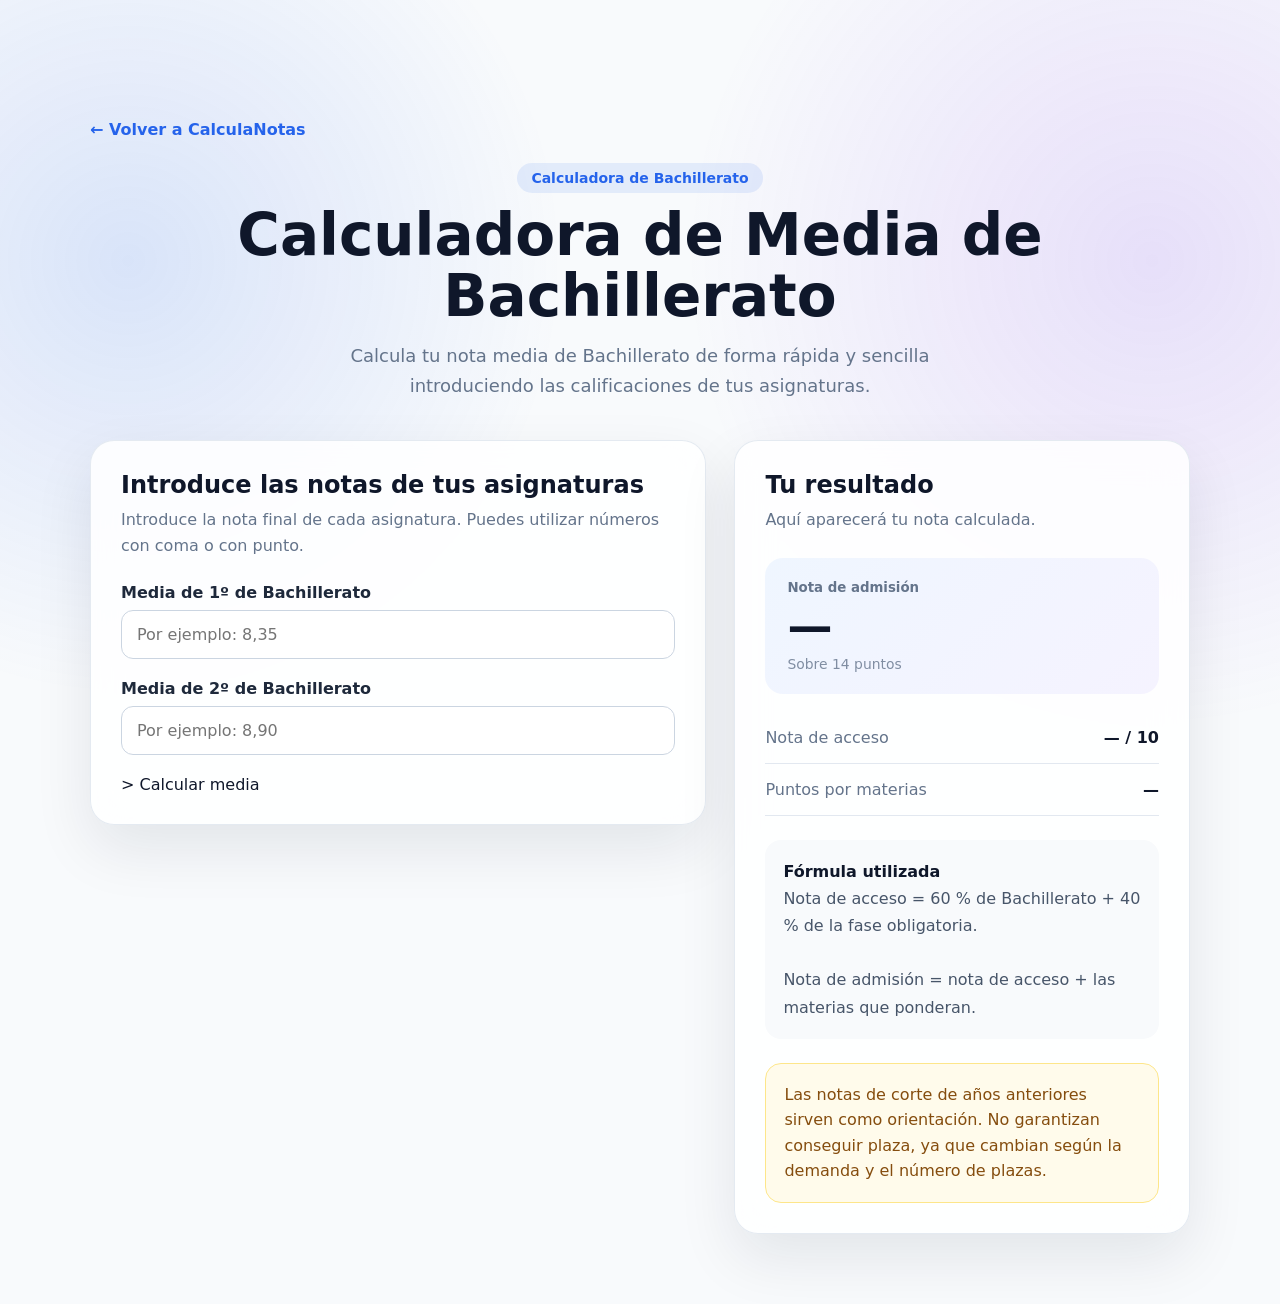
==== calculadora-bachillerato.html @ 15065e54 "Crear calculadora de bachillerato" ====
<!DOCTYPE html>
<html lang="es">
<head>
  <meta charset="UTF-8">

  <meta
    name="viewport"
    content="width=device-width, initial-scale=1.0"
  >

  <meta
    name="description"
    content="Calcula tu nota de acceso y admisión a la universidad con la PAU."
  >

<title>Calculadora de Media de Bachillerato | CalculaNotas</title>

  <link rel="stylesheet" href="estilos.css">

  <link rel="icon" type="image/svg+xml" href="favicon.svg">
  <link rel="icon" type="image/png" sizes="32x32" href="favicon-32x32.png">
  <link rel="icon" type="image/png" sizes="16x16" href="favicon-16x16.png">
  <link rel="apple-touch-icon" href="apple-touch-icon.png">

  <style>
    .pagina-calculadora {
      min-height: 100vh;
      padding: 120px 20px 70px;
      background:
        radial-gradient(circle at 10% 20%, rgba(37, 99, 235, 0.15), transparent 28%),
        radial-gradient(circle at 90% 20%, rgba(124, 58, 237, 0.14), transparent 30%),
        #f8fafc;
    }

    .contenedor-pau {
      width: min(1100px, 100%);
      margin: 0 auto;
    }

    .volver-inicio {
      display: inline-flex;
      align-items: center;
      gap: 8px;
      margin-bottom: 24px;
      color: #2563eb;
      font-weight: 700;
      text-decoration: none;
    }

    .cabecera-pau {
      text-align: center;
      margin-bottom: 38px;
    }

    .cabecera-pau span {
      display: inline-block;
      margin-bottom: 12px;
      padding: 7px 14px;
      border-radius: 999px;
      background: rgba(37, 99, 235, 0.1);
      color: #2563eb;
      font-weight: 700;
      font-size: 14px;
    }

    .cabecera-pau h1 {
      margin: 0 0 14px;
      font-size: clamp(34px, 6vw, 58px);
      line-height: 1.05;
      color: #0f172a;
    }

    .cabecera-pau p {
      max-width: 700px;
      margin: 0 auto;
      color: #64748b;
      font-size: 18px;
      line-height: 1.7;
    }

    .rejilla-pau {
      display: grid;
      grid-template-columns: 1.15fr 0.85fr;
      gap: 28px;
      align-items: start;
    }

    .panel-pau {
      padding: 30px;
      border: 1px solid rgba(226, 232, 240, 0.9);
      border-radius: 24px;
      background: rgba(255, 255, 255, 0.86);
      backdrop-filter: blur(18px);
      box-shadow: 0 24px 60px rgba(15, 23, 42, 0.09);
    }

    .panel-pau h2 {
      margin-top: 0;
      margin-bottom: 8px;
      color: #0f172a;
    }

    .texto-panel {
      margin-top: 0;
      margin-bottom: 25px;
      color: #64748b;
      line-height: 1.6;
    }

    .grupo-campo {
      margin-bottom: 20px;
    }

    .grupo-campo label {
      display: block;
      margin-bottom: 8px;
      color: #1e293b;
      font-weight: 700;
    }

    .grupo-campo input,
    .grupo-campo select {
      width: 100%;
      box-sizing: border-box;
      padding: 14px 15px;
      border: 1px solid #cbd5e1;
      border-radius: 12px;
      background: #ffffff;
      color: #0f172a;
      font-size: 16px;
      outline: none;
      transition: border-color 0.2s ease, box-shadow 0.2s ease;
    }

    .grupo-campo input:focus,
    .grupo-campo select:focus {
      border-color: #2563eb;
      box-shadow: 0 0 0 4px rgba(37, 99, 235, 0.12);
    }

    .fila-materia {
      display: grid;
      grid-template-columns: 1fr 150px;
      gap: 14px;
    }

    .boton-calcular-pau {
      width: 100%;
      border: none;
      border-radius: 14px;
      padding: 16px 20px;
      background: linear-gradient(135deg, #2563eb, #7c3aed);
      color: #ffffff;
      font-size: 17px;
      font-weight: 800;
      cursor: pointer;
      box-shadow: 0 14px 30px rgba(37, 99, 235, 0.25);
      transition: transform 0.2s ease, box-shadow 0.2s ease;
    }

    .boton-calcular-pau:hover {
      transform: translateY(-2px);
      box-shadow: 0 18px 36px rgba(37, 99, 235, 0.3);
    }

    .mensaje-error {
      display: none;
      margin-top: 16px;
      padding: 13px 15px;
      border-radius: 12px;
      background: #fef2f2;
      color: #b91c1c;
      font-weight: 600;
      line-height: 1.5;
    }

    .resultado-principal {
      padding: 22px;
      margin-bottom: 18px;
      border-radius: 18px;
      background: linear-gradient(135deg, #eff6ff, #f5f3ff);
    }

    .resultado-principal small {
      display: block;
      margin-bottom: 6px;
      color: #64748b;
      font-weight: 700;
    }

    .resultado-principal strong {
      display: block;
      color: #0f172a;
      font-size: 45px;
      line-height: 1;
    }

    .resultado-principal span {
      display: block;
      margin-top: 8px;
      color: #64748b;
    }

    .resultado-secundario {
      display: flex;
      justify-content: space-between;
      gap: 15px;
      padding: 16px 0;
      border-bottom: 1px solid #e2e8f0;
    }

    .resultado-secundario:last-of-type {
      border-bottom: none;
    }

    .resultado-secundario span {
      color: #64748b;
    }

    .resultado-secundario strong {
      color: #0f172a;
    }

    .explicacion-formula {
      margin-top: 24px;
      padding: 18px;
      border-radius: 16px;
      background: #f8fafc;
      color: #475569;
      line-height: 1.7;
    }

    .explicacion-formula strong {
      color: #0f172a;
    }

    .aviso-notas {
      margin-top: 24px;
      padding: 18px;
      border: 1px solid #fde68a;
      border-radius: 16px;
      background: #fffbeb;
      color: #854d0e;
      line-height: 1.6;
    }

    @media (max-width: 850px) {
      .rejilla-pau {
        grid-template-columns: 1fr;
      }
    }

    @media (max-width: 520px) {
      .pagina-calculadora {
        padding-top: 90px;
      }

      .panel-pau {
        padding: 22px;
      }

      .fila-materia {
        grid-template-columns: 1fr;
      }
    }
  </style>
</head>

<body>

  <main class="pagina-calculadora">
    <div class="contenedor-pau">

      <a href="index.html" class="volver-inicio">
        ← Volver a CalculaNotas
      </a>

      <header class="cabecera-pau">
        <span>Calculadora de Bachillerato</span>

        <h1>Calculadora de Media de Bachillerato</h1>

      <p>
Calcula tu nota media de Bachillerato de forma rápida y sencilla introduciendo las calificaciones de tus asignaturas.
</p>
      </header>

      <div class="rejilla-pau">

        <section class="panel-pau">
         <h2>Introduce las notas de tus asignaturas</h2>

          <p class="texto-panel">
    Introduce la nota final de cada asignatura. Puedes utilizar números con coma o con punto.
</p>

          <div class="grupo-campo">
  <label for="primero">
    Media de 1º de Bachillerato
  </label>

  <input
    type="text"
    id="primero"
    inputmode="decimal"
    placeholder="Por ejemplo: 8,35"
  >
</div>

<div class="grupo-campo">
  <label for="segundo">
    Media de 2º de Bachillerato
  </label>

  <input
    type="text"
    id="segundo"
    inputmode="decimal"
    placeholder="Por ejemplo: 8,90"
  >
</div>
          >
           Calcular media
          </button>

          <div class="mensaje-error" id="mensajeError"></div>
        </section>

        <aside class="panel-pau">
          <h2>Tu resultado</h2>

          <p class="texto-panel">
            Aquí aparecerá tu nota calculada.
          </p>

          <div class="resultado-principal">
            <small>Nota de admisión</small>

            <strong id="resultadoAdmision">—</strong>

            <span>Sobre 14 puntos</span>
          </div>

          <div class="resultado-secundario">
            <span>Nota de acceso</span>
            <strong id="resultadoAcceso">— / 10</strong>
          </div>

          <div class="resultado-secundario">
            <span>Puntos por materias</span>
            <strong id="resultadoPonderaciones">—</strong>
          </div>

          <div class="explicacion-formula">
            <strong>Fórmula utilizada</strong>

            <br>

            Nota de acceso =
            60 % de Bachillerato + 40 % de la fase obligatoria.

            <br><br>

            Nota de admisión =
            nota de acceso + las materias que ponderan.
          </div>

          <div class="aviso-notas">
            Las notas de corte de años anteriores sirven como orientación.
            No garantizan conseguir plaza, ya que cambian según la demanda
            y el número de plazas.
          </div>
        </aside>

      </div>
    </div>
  </main>

  <script>
const primero = document.getElementById("primero");
const segundo = document.getElementById("segundo");

const resultadoAcceso = document.getElementById("resultadoAcceso");
const resultadoAdmision = document.getElementById("resultadoAdmision");
const resultadoPonderaciones = document.getElementById("resultadoPonderaciones");

const mensajeError = document.getElementById("mensajeError");
const botonCalcularPau = document.getElementById("botonCalcularPau");

function convertirNumero(valor) {
  return Number(valor.trim().replace(",", "."));
}

function mostrarError(texto) {
  mensajeError.textContent = texto;
  mensajeError.style.display = "block";
}

function ocultarError() {
  mensajeError.textContent = "";
  mensajeError.style.display = "none";
}

function notaValida(nota) {
  return Number.isFinite(nota) && nota >= 0 && nota <= 10;
}

function calcularMediaBachillerato() {
  ocultarError();

  const notaPrimero = convertirNumero(primero.value);
  const notaSegundo = convertirNumero(segundo.value);

  if (!notaValida(notaPrimero)) {
    mostrarError("Introduce una nota válida para 1º de Bachillerato.");
    return;
  }

  if (!notaValida(notaSegundo)) {
    mostrarError("Introduce una nota válida para 2º de Bachillerato.");
    return;
  }

  const media = (notaPrimero + notaSegundo) / 2;

  resultadoAcceso.textContent = media.toFixed(2).replace(".", ",");
  resultadoAdmision.textContent = media.toFixed(2).replace(".", ",");
  resultadoPonderaciones.textContent = "Media final";
}

botonCalcularPau.addEventListener("click", calcularMediaBachillerato);
</script>
---- estilos.css ----
/* =========================================================
   CALCULANOTAS — ESTILOS GENERALES
========================================================= */

:root {
  --azul: #2563eb;
  --azul-claro: #eff6ff;
  --azul-oscuro: #1d4ed8;
  --morado: #6d4aff;
  --texto: #0f172a;
  --texto-secundario: #64748b;
  --fondo: #f8fafc;
  --blanco: #ffffff;
  --borde: #e2e8f0;
  --borde-oscuro: #cbd5e1;
  --verde: #16a34a;
  --rojo: #dc2626;
  --sombra-suave: 0 10px 35px rgba(15, 23, 42, 0.07);
  --sombra: 0 24px 70px rgba(15, 23, 42, 0.12);
}

* {
  box-sizing: border-box;
}

html {
  scroll-behavior: smooth;
}

body {
  margin: 0;
  min-height: 100vh;
  color: var(--texto);
  background: var(--blanco);
  font-family:
    Inter,
    ui-sans-serif,
    system-ui,
    -apple-system,
    BlinkMacSystemFont,
    "Segoe UI",
    sans-serif;
  -webkit-font-smoothing: antialiased;
}

img,
svg {
  display: block;
  max-width: 100%;
}

svg {
  width: 24px;
  height: 24px;
  fill: none;
  stroke: currentColor;
  stroke-width: 1.8;
  stroke-linecap: round;
  stroke-linejoin: round;
}

a {
  color: inherit;
}

button,
input,
select,
textarea {
  font: inherit;
}

button,
a {
  -webkit-tap-highlight-color: transparent;
}

.contenedor {
  width: min(1180px, calc(100% - 40px));
  margin: 0 auto;
}

/* =========================================================
   CABECERA
========================================================= */

.cabecera {
  position: sticky;
  top: 0;
  z-index: 100;
  padding: 0;
  color: var(--texto);
  background: rgba(255, 255, 255, 0.9);
  border-bottom: 1px solid rgba(226, 232, 240, 0.9);
  backdrop-filter: blur(18px);
}

.barra-navegacion {
  min-height: 78px;
  display: flex;
  align-items: center;
  justify-content: space-between;
  gap: 28px;
}

.logo {
  display: inline-flex;
  flex-shrink: 0;
  align-items: center;
  gap: 11px;
  color: var(--texto);
  font-size: 1.18rem;
  font-weight: 850;
  letter-spacing: -0.035em;
  text-decoration: none;
}

.logo-icono {
  width: 42px;
  height: 42px;
  display: grid;
  place-items: center;
  color: white;
  background: linear-gradient(135deg, var(--azul), var(--morado));
  border-radius: 13px;
  box-shadow: 0 12px 28px rgba(37, 99, 235, 0.26);
}

.logo-icono svg {
  width: 24px;
  height: 24px;
}

.menu {
  display: flex;
  align-items: center;
  justify-content: center;
  gap: 5px;
}

.menu a {
  padding: 10px 13px;
  color: #475569;
  border-radius: 9px;
  font-size: 0.92rem;
  font-weight: 650;
  text-decoration: none;
  transition:
    color 0.2s ease,
    background 0.2s ease;
}

.menu a:hover {
  color: var(--azul);
  background: var(--azul-claro);
}

.boton-cabecera {
  display: inline-flex;
  min-height: 42px;
  align-items: center;
  justify-content: center;
  padding: 0 18px;
  color: white;
  background: var(--texto);
  border-radius: 10px;
  font-size: 0.9rem;
  font-weight: 750;
  text-decoration: none;
  transition:
    transform 0.2s ease,
    background 0.2s ease;
}

.boton-cabecera:hover {
  transform: translateY(-2px);
  background: var(--azul);
}

/* =========================================================
   HERO
========================================================= */

.hero {
  position: relative;
  overflow: hidden;
  padding: 105px 0 115px;
  background:
    radial-gradient(
      circle at 15% 15%,
      rgba(37, 99, 235, 0.13),
      transparent 31%
    ),
    radial-gradient(
      circle at 86% 18%,
      rgba(109, 74, 255, 0.14),
      transparent 32%
    ),
    linear-gradient(180deg, #ffffff 0%, #f8fafc 100%);
}

.hero::before {
  content: "";
  position: absolute;
  inset: 0;
  opacity: 0.34;
  pointer-events: none;
  background-image:
    linear-gradient(
      rgba(148, 163, 184, 0.13) 1px,
      transparent 1px
    ),
    linear-gradient(
      90deg,
      rgba(148, 163, 184, 0.13) 1px,
      transparent 1px
    );
  background-size: 44px 44px;
  mask-image: linear-gradient(to bottom, black, transparent 88%);
}

.decoracion {
  position: absolute;
  border-radius: 50%;
  pointer-events: none;
  filter: blur(4px);
}

.decoracion-uno {
  width: 280px;
  height: 280px;
  top: 50px;
  left: -150px;
  background: rgba(37, 99, 235, 0.11);
}

.decoracion-dos {
  width: 360px;
  height: 360px;
  right: -190px;
  bottom: -100px;
  background: rgba(109, 74, 255, 0.11);
}

.hero-contenido {
  position: relative;
  z-index: 2;
  display: grid;
  grid-template-columns: minmax(0, 1.08fr) minmax(380px, 0.92fr);
  align-items: center;
  gap: 85px;
}

.hero-texto {
  min-width: 0;
}

.etiqueta {
  display: inline-flex;
  align-items: center;
  padding: 8px 14px;
  color: var(--azul-oscuro);
  background: rgba(239, 246, 255, 0.9);
  border: 1px solid #dbeafe;
  border-radius: 999px;
  font-size: 0.84rem;
  font-weight: 800;
}

.hero h1 {
  max-width: 720px;
  margin: 25px 0 24px;
  font-size: clamp(3.4rem, 5.5vw, 5.8rem);
  line-height: 0.96;
  letter-spacing: -0.065em;
}

.hero-descripcion {
  max-width: 620px;
  margin: 0;
  color: var(--texto-secundario);
  font-size: 1.12rem;
  line-height: 1.75;
}

.hero-botones {
  display: flex;
  flex-wrap: wrap;
  gap: 13px;
  margin-top: 34px;
}

.boton {
  display: inline-flex;
  min-height: 54px;
  align-items: center;
  justify-content: center;
  gap: 10px;
  padding: 0 24px;
  border: 1px solid transparent;
  border-radius: 12px;
  font-size: 0.97rem;
  font-weight: 780;
  text-decoration: none;
  transition:
    transform 0.2s ease,
    box-shadow 0.2s ease,
    background 0.2s ease,
    border-color 0.2s ease;
}

.boton-principal {
  color: white;
  background: linear-gradient(135deg, var(--azul), var(--azul-oscuro));
  box-shadow: 0 15px 34px rgba(37, 99, 235, 0.27);
}

.boton-principal:hover {
  transform: translateY(-3px);
  box-shadow: 0 20px 42px rgba(37, 99, 235, 0.34);
}

.boton-principal span,
.boton-claro span {
  transition: transform 0.2s ease;
}

.boton-principal:hover span,
.boton-claro:hover span {
  transform: translateX(4px);
}

.boton-secundario {
  color: var(--texto);
  background: white;
  border-color: var(--borde);
}

.boton-secundario:hover {
  transform: translateY(-3px);
  border-color: var(--borde-oscuro);
  box-shadow: var(--sombra-suave);
}

.hero-datos {
  display: flex;
  flex-wrap: wrap;
  gap: 38px;
  margin-top: 47px;
}

.dato {
  display: flex;
  flex-direction: column;
  gap: 4px;
}

.dato strong {
  color: var(--texto);
  font-size: 0.98rem;
}

.dato span {
  color: var(--texto-secundario);
  font-size: 0.8rem;
}

/* =========================================================
   ILUSTRACIÓN DEL HERO
========================================================= */

.hero-visual {
  position: relative;
  min-height: 510px;
  display: flex;
  align-items: center;
  justify-content: center;
}

.panel-principal {
  position: relative;
  z-index: 2;
  width: min(100%, 455px);
  padding: 22px;
  background: rgba(255, 255, 255, 0.9);
  border: 1px solid rgba(226, 232, 240, 0.95);
  border-radius: 28px;
  box-shadow: var(--sombra);
  backdrop-filter: blur(12px);
  transform: rotate(1.3deg);
}

.panel-principal::after {
  content: "";
  position: absolute;
  inset: 28px -30px -30px 38px;
  z-index: -1;
  border-radius: 30px;
  background: linear-gradient(
    135deg,
    rgba(37, 99, 235, 0.2),
    rgba(109, 74, 255, 0.2)
  );
  filter: blur(3px);
}

.panel-cabecera {
  display: flex;
  align-items: center;
  justify-content: space-between;
  padding-bottom: 18px;
}

.panel-cabecera > div {
  display: flex;
  gap: 7px;
}

.panel-cabecera > div span {
  width: 9px;
  height: 9px;
  background: #cbd5e1;
  border-radius: 50%;
}

.panel-cabecera p {
  margin: 0;
  color: var(--texto-secundario);
  font-size: 0.77rem;
  font-weight: 650;
}

.resultado-principal {
  padding: 27px;
  color: white;
  background: linear-gradient(135deg, #2958df, #7140ed);
  border-radius: 21px;
}

.resultado-principal > span {
  display: block;
  font-size: 0.87rem;
  opacity: 0.8;
}

.resultado-principal > strong {
  display: block;
  margin-top: 8px;
  font-size: 3.5rem;
  line-height: 1;
  letter-spacing: -0.06em;
}

.barra-resultado {
  height: 8px;
  margin-top: 23px;
  overflow: hidden;
  background: rgba(255, 255, 255, 0.23);
  border-radius: 999px;
}

.barra-resultado div {
  width: 74%;
  height: 100%;
  background: white;
  border-radius: inherit;
}

.resumen-datos {
  display: grid;
  grid-template-columns: 1fr 1fr;
  gap: 13px;
  margin-top: 14px;
}

.resumen-datos > div {
  padding: 17px;
  background: var(--fondo);
  border: 1px solid var(--borde);
  border-radius: 15px;
}

.resumen-datos span {
  display: block;
  margin-bottom: 6px;
  color: var(--texto-secundario);
  font-size: 0.78rem;
}

.resumen-datos strong {
  font-size: 1rem;
}

.grafico {
  height: 105px;
  display: flex;
  align-items: flex-end;
  gap: 10px;
  margin-top: 14px;
  padding: 17px 18px 0;
  background: #fbfdff;
  border: 1px solid var(--borde);
  border-radius: 15px;
}

.grafico div {
  flex: 1;
  min-height: 15px;
  background: linear-gradient(180deg, var(--morado), var(--azul));
  border-radius: 7px 7px 2px 2px;
  opacity: 0.82;
}

.tarjeta-flotante {
  position: absolute;
  z-index: 4;
  min-width: 140px;
  padding: 15px 17px;
  background: rgba(255, 255, 255, 0.94);
  border: 1px solid rgba(226, 232, 240, 0.95);
  border-radius: 15px;
  box-shadow: 0 16px 38px rgba(15, 23, 42, 0.12);
  backdrop-filter: blur(10px);
}

.tarjeta-flotante span {
  display: block;
  margin-bottom: 4px;
  color: var(--texto-secundario);
  font-size: 0.76rem;
}

.tarjeta-flotante strong {
  font-size: 0.97rem;
}

.tarjeta-flotante-uno {
  top: 70px;
  left: -15px;
  transform: rotate(-4deg);
}

.tarjeta-flotante-dos {
  right: -20px;
  bottom: 75px;
  transform: rotate(4deg);
}

/* =========================================================
   SECCIONES GENERALES
========================================================= */

.seccion {
  padding: 105px 0;
}

.subtitulo-seccion {
  display: inline-block;
  color: var(--azul);
  font-size: 0.78rem;
  font-weight: 850;
  letter-spacing: 0.1em;
  text-transform: uppercase;
}

.cabecera-seccion {
  display: grid;
  grid-template-columns: 1.1fr 0.9fr;
  align-items: end;
  gap: 70px;
  margin-bottom: 52px;
}

.cabecera-seccion h2,
.titulo-centrado h2,
.como-funciona-texto h2,
.preguntas-introduccion h2 {
  margin: 12px 0 0;
  font-size: clamp(2.15rem, 4vw, 3.65rem);
  line-height: 1.05;
  letter-spacing: -0.05em;
}

.cabecera-seccion > p {
  margin: 0;
  color: var(--texto-secundario);
  font-size: 1.02rem;
  line-height: 1.75;
}

.titulo-centrado {
  max-width: 720px;
  margin: 0 auto 58px;
  text-align: center;
}

.titulo-centrado p {
  max-width: 630px;
  margin: 18px auto 0;
  color: var(--texto-secundario);
  line-height: 1.75;
}

/* =========================================================
   CALCULADORAS
========================================================= */

.seccion-calculadoras {
  background: white;
}

.rejilla-calculadoras {
  display: grid;
  grid-template-columns: repeat(3, 1fr);
  gap: 23px;
}

.tarjeta-calculadora {
  position: relative;
  min-height: 355px;
  display: flex;
  flex-direction: column;
  overflow: hidden;
  padding: 31px;
  background: white;
  border: 1px solid var(--borde);
  border-radius: 23px;
  box-shadow: 0 10px 34px rgba(15, 23, 42, 0.05);
  transition:
    transform 0.25s ease,
    border-color 0.25s ease,
    box-shadow 0.25s ease;
}

.tarjeta-calculadora::before {
  content: "";
  position: absolute;
  width: 150px;
  height: 150px;
  top: -90px;
  right: -80px;
  background: rgba(37, 99, 235, 0.08);
  border-radius: 50%;
  transition: transform 0.3s ease;
}

.tarjeta-calculadora:hover {
  transform: translateY(-8px);
  border-color: #bfdbfe;
  box-shadow: 0 25px 55px rgba(15, 23, 42, 0.11);
}

.tarjeta-calculadora:hover::before {
  transform: scale(1.28);
}

.tarjeta-calculadora.destacada {
  background: linear-gradient(180deg, #ffffff, #f8faff);
  border-color: #c7d9ff;
}

.icono-calculadora {
  width: 55px;
  height: 55px;
  display: grid;
  place-items: center;
  margin-bottom: 28px;
  color: var(--azul);
  background: var(--azul-claro);
  border-radius: 16px;
}

.numero-tarjeta {
  position: absolute;
  top: 32px;
  right: 31px;
  color: #cbd5e1;
  font-size: 0.8rem;
  font-weight: 850;
  letter-spacing: 0.08em;
}

.tarjeta-calculadora h3 {
  margin: 0 0 14px;
  font-size: 1.45rem;
  letter-spacing: -0.03em;
}

.tarjeta-calculadora p {
  margin: 0;
  color: var(--texto-secundario);
  line-height: 1.72;
}

.tarjeta-calculadora > a {
  display: inline-flex;
  align-items: center;
  gap: 8px;
  margin-top: auto;
  padding-top: 30px;
  color: var(--azul);
  font-weight: 780;
  text-decoration: none;
}

.tarjeta-calculadora > a span {
  transition: transform 0.2s ease;
}

.tarjeta-calculadora > a:hover span {
  transform: translateX(5px);
}

/* =========================================================
   VENTAJAS
========================================================= */

.seccion-ventajas {
  background: var(--fondo);
  border-top: 1px solid #f1f5f9;
  border-bottom: 1px solid #f1f5f9;
}

.rejilla-ventajas {
  display: grid;
  grid-template-columns: repeat(4, 1fr);
  gap: 25px;
}

.ventaja {
  padding: 28px 23px;
  background: white;
  border: 1px solid var(--borde);
  border-radius: 19px;
  box-shadow: 0 9px 28px rgba(15, 23, 42, 0.04);
}

.icono-ventaja {
  width: 47px;
  height: 47px;
  display: grid;
  place-items: center;
  margin-bottom: 21px;
  color: var(--azul);
  background: var(--azul-claro);
  border-radius: 14px;
}

.icono-ventaja svg {
  width: 23px;
  height: 23px;
}

.ventaja h3 {
  margin: 0 0 11px;
  font-size: 1.06rem;
}

.ventaja p {
  margin: 0;
  color: var(--texto-secundario);
  font-size: 0.93rem;
  line-height: 1.65;
}

/* =========================================================
   CÓMO FUNCIONA
========================================================= */

.seccion-como-funciona {
  background: white;
}

.como-funciona {
  display: grid;
  grid-template-columns: 0.85fr 1.15fr;
  align-items: center;
  gap: 100px;
}

.como-funciona-texto > p {
  max-width: 500px;
  margin: 20px 0 27px;
  color: var(--texto-secundario);
  line-height: 1.75;
}

.enlace-destacado {
  display: inline-flex;
  align-items: center;
  gap: 8px;
  color: var(--azul);
  font-weight: 800;
  text-decoration: none;
}

.enlace-destacado span {
  transition: transform 0.2s ease;
}

.enlace-destacado:hover span {
  transform: translateX(5px);
}

.pasos {
  display: grid;
  gap: 15px;
}

.paso {
  display: grid;
  grid-template-columns: auto 1fr;
  gap: 20px;
  padding: 24px;
  background: var(--fondo);
  border: 1px solid var(--borde);
  border-radius: 18px;
}

.paso > span {
  width: 43px;
  height: 43px;
  display: grid;
  place-items: center;
  color: white;
  background: linear-gradient(135deg, var(--azul), var(--morado));
  border-radius: 13px;
  font-size: 0.9rem;
  font-weight: 850;
}

.paso h3 {
  margin: 1px 0 7px;
  font-size: 1.02rem;
}

.paso p {
  margin: 0;
  color: var(--texto-secundario);
  font-size: 0.93rem;
  line-height: 1.62;
}

/* =========================================================
   PREGUNTAS FRECUENTES
========================================================= */

.seccion-preguntas {
  background: var(--fondo);
}

.preguntas-contenido {
  display: grid;
  grid-template-columns: 0.75fr 1.25fr;
  align-items: start;
  gap: 95px;
}

.preguntas-introduccion {
  position: sticky;
  top: 120px;
}

.preguntas-introduccion p {
  max-width: 430px;
  margin: 20px 0 0;
  color: var(--texto-secundario);
  line-height: 1.75;
}

.lista-preguntas {
  display: grid;
  gap: 13px;
}

.lista-preguntas details {
  padding: 0 22px;
  background: white;
  border: 1px solid var(--borde);
  border-radius: 15px;
  transition:
    border-color 0.2s ease,
    box-shadow 0.2s ease;
}

.lista-preguntas details[open] {
  border-color: #bfdbfe;
  box-shadow: var(--sombra-suave);
}

.lista-preguntas summary {
  position: relative;
  padding: 21px 36px 21px 0;
  font-weight: 760;
  cursor: pointer;
  list-style: none;
}

.lista-preguntas summary::-webkit-details-marker {
  display: none;
}

.lista-preguntas summary::after {
  content: "+";
  position: absolute;
  top: 50%;
  right: 2px;
  color: var(--azul);
  font-size: 1.45rem;
  font-weight: 400;
  transform: translateY(-50%);
}

.lista-preguntas details[open] summary::after {
  content: "−";
}

.lista-preguntas p {
  margin: 0;
  padding: 0 0 21px;
  color: var(--texto-secundario);
  line-height: 1.72;
}

/* =========================================================
   LLAMADA FINAL
========================================================= */

.llamada-final {
  padding: 85px 0;
  color: white;
  background:
    radial-gradient(
      circle at 10% 20%,
      rgba(255, 255, 255, 0.15),
      transparent 32%
    ),
    linear-gradient(135deg, #1d4ed8, #6843e9);
}

.llamada-final-contenido {
  display: flex;
  align-items: center;
  justify-content: space-between;
  gap: 50px;
}

.llamada-final-contenido > div > span {
  display: inline-block;
  margin-bottom: 12px;
  font-size: 0.78rem;
  font-weight: 850;
  letter-spacing: 0.1em;
  text-transform: uppercase;
  opacity: 0.78;
}

.llamada-final h2 {
  max-width: 750px;
  margin: 0;
  font-size: clamp(2.1rem, 4vw, 3.7rem);
  line-height: 1.04;
  letter-spacing: -0.05em;
}

.llamada-final p {
  margin: 18px 0 0;
  font-size: 1.02rem;
  opacity: 0.82;
}

.boton-claro {
  flex-shrink: 0;
  color: var(--azul-oscuro);
  background: white;
  box-shadow: 0 15px 35px rgba(15, 23, 42, 0.15);
}

.boton-claro:hover {
  transform: translateY(-3px);
  box-shadow: 0 20px 45px rgba(15, 23, 42, 0.2);
}

/* =========================================================
   PIE DE PÁGINA
========================================================= */

.pie {
  padding: 70px 0 28px;
  color: #94a3b8;
  background: #0b1220;
}

.pie-superior {
  display: grid;
  grid-template-columns: 1fr auto;
  gap: 100px;
  padding-bottom: 50px;
}

.logo-pie {
  color: white;
}

.pie-marca > p {
  max-width: 340px;
  margin: 18px 0 0;
  line-height: 1.7;
}

.pie-enlaces {
  display: grid;
  grid-template-columns: repeat(2, minmax(150px, 1fr));
  gap: 70px;
}

.pie-enlaces > div {
  display: flex;
  flex-direction: column;
  gap: 12px;
}

.pie-enlaces h3 {
  margin: 0 0 5px;
  color: white;
  font-size: 0.9rem;
}

.pie-enlaces a {
  color: #94a3b8;
  font-size: 0.89rem;
  text-decoration: none;
  transition: color 0.2s ease;
}

.pie-enlaces a:hover {
  color: white;
}

.pie-inferior {
  display: flex;
  align-items: center;
  justify-content: space-between;
  gap: 25px;
  padding-top: 27px;
  border-top: 1px solid rgba(148, 163, 184, 0.18);
}

.pie-inferior p {
  margin: 0;
  font-size: 0.82rem;
}

/* =========================================================
   PÁGINAS DE CALCULADORAS
   Mantiene funcionando el diseño de tus otras páginas
========================================================= */

body > header:not(.cabecera) {
  padding: 30px 20px 38px;
  color: white;
  text-align: center;
  background: linear-gradient(135deg, var(--azul), var(--morado));
}

body > header:not(.cabecera) h1 {
  margin: 22px 0 7px;
  font-size: 2.25rem;
  letter-spacing: -0.04em;
}

body > header:not(.cabecera) p {
  margin: 0;
  opacity: 0.88;
}

body > header:not(.cabecera) .menu {
  flex-wrap: wrap;
}

body > header:not(.cabecera) .menu a {
  color: white;
  border: 1px solid rgba(255, 255, 255, 0.45);
}

body > header:not(.cabecera) .menu a:hover {
  color: var(--azul);
  background: white;
}

main.contenedor {
  max-width: 820px;
  padding-top: 55px;
  padding-bottom: 75px;
}

.introduccion,
.explicacion {
  margin-bottom: 28px;
}

.introduccion h2,
.explicacion h2 {
  margin: 0 0 12px;
  font-size: 1.75rem;
  letter-spacing: -0.035em;
}

.introduccion p,
.explicacion p {
  margin: 0;
  color: var(--texto-secundario);
  line-height: 1.75;
}

.calculadora {
  display: grid;
  gap: 12px;
  margin: 30px 0;
  padding: 32px;
  background: white;
  border: 1px solid var(--borde);
  border-radius: 22px;
  box-shadow: var(--sombra-suave);
}

.calculadora label {
  margin-top: 8px;
  color: #334155;
  font-size: 0.9rem;
  font-weight: 750;
}

.calculadora input,
.calculadora select,
.calculadora textarea {
  width: 100%;
  min-height: 50px;
  padding: 12px 14px;
  color: var(--texto);
  background: white;
  border: 1px solid var(--borde-oscuro);
  border-radius: 10px;
  outline: none;
  transition:
    border-color 0.2s ease,
    box-shadow 0.2s ease;
}

.calculadora input:focus,
.calculadora select:focus,
.calculadora textarea:focus {
  border-color: var(--azul);
  box-shadow: 0 0 0 4px rgba(37, 99, 235, 0.12);
}

.calculadora button,
button {
  min-height: 52px;
  margin-top: 13px;
  padding: 0 22px;
  color: white;
  background: var(--azul);
  border: 0;
  border-radius: 11px;
  font-weight: 800;
  cursor: pointer;
  transition:
    transform 0.2s ease,
    background 0.2s ease,
    box-shadow 0.2s ease;
}

.calculadora button:hover,
button:hover {
  transform: translateY(-2px);
  background: var(--azul-oscuro);
  box-shadow: 0 12px 28px rgba(37, 99, 235, 0.24);
}

.resultado {
  display: none;
  margin-top: 16px;
  padding: 18px;
  color: var(--texto);
  background: var(--azul-claro);
  border: 1px solid #bfdbfe;
  border-radius: 12px;
  font-weight: 750;
  line-height: 1.6;
}

.resultado:not(:empty) {
  display: block;
}

.explicacion {
  padding: 25px;
  background: var(--fondo);
  border: 1px solid var(--borde);
  border-radius: 17px;
}

body > footer:not(.pie) {
  padding: 27px 20px;
  color: var(--texto-secundario);
  text-align: center;
  background: var(--fondo);
  border-top: 1px solid var(--borde);
}

body > footer:not(.pie) p {
  margin: 0;
}

/* =========================================================
   RESPONSIVE
========================================================= */

@media (max-width: 1050px) {
  .hero-contenido {
    grid-template-columns: minmax(0, 1fr) minmax(340px, 0.8fr);
    gap: 55px;
  }

  .hero h1 {
    font-size: clamp(3.2rem, 5.7vw, 4.8rem);
  }

  .rejilla-ventajas {
    grid-template-columns: repeat(2, 1fr);
  }
}

@media (max-width: 900px) {
  .barra-navegacion {
    min-height: 70px;
  }

  .menu,
  .boton-cabecera {
    display: none;
  }

  .hero {
    padding: 75px 0 90px;
  }

  .hero-contenido {
    grid-template-columns: 1fr;
    gap: 65px;
  }

  .hero-texto {
    text-align: center;
  }

  .hero h1 {
    max-width: 760px;
    margin-left: auto;
    margin-right: auto;
  }

  .hero-descripcion {
    margin-left: auto;
    margin-right: auto;
  }

  .hero-botones,
  .hero-datos {
    justify-content: center;
  }

  .hero-visual {
    min-height: 480px;
  }

  .cabecera-seccion {
    grid-template-columns: 1fr;
    align-items: start;
    gap: 20px;
  }

  .rejilla-calculadoras {
    grid-template-columns: 1fr;
  }

  .tarjeta-calculadora {
    min-height: 295px;
  }

  .como-funciona {
    grid-template-columns: 1fr;
    gap: 50px;
  }

  .preguntas-contenido {
    grid-template-columns: 1fr;
    gap: 45px;
  }

  .preguntas-introduccion {
    position: static;
  }

  .llamada-final-contenido {
    flex-direction: column;
    align-items: flex-start;
  }

  .pie-superior {
    grid-template-columns: 1fr;
    gap: 50px;
  }
}

@media (max-width: 650px) {
  .contenedor {
    width: min(100% - 28px, 1180px);
  }

  .logo {
    font-size: 1.08rem;
  }

  .logo-icono {
    width: 39px;
    height: 39px;
  }

  .hero {
    padding: 58px 0 72px;
  }

  .hero h1 {
    font-size: 2.85rem;
    line-height: 0.99;
  }

  .hero-descripcion {
    font-size: 1rem;
  }

  .hero-botones {
    flex-direction: column;
  }

  .hero-botones .boton {
    width: 100%;
  }

  .hero-datos {
    display: grid;
    grid-template-columns: 1fr;
    gap: 17px;
  }

  .dato {
    align-items: center;
  }

  .hero-visual {
    min-height: auto;
    padding: 30px 0;
  }

  .panel-principal {
    padding: 15px;
    border-radius: 22px;
  }

  .resultado-principal {
    padding: 22px;
  }

  .resultado-principal > strong {
    font-size: 3rem;
  }

  .tarjeta-flotante {
    display: none;
  }

  .resumen-datos {
    grid-template-columns: 1fr;
  }

  .seccion {
    padding: 75px 0;
  }

  .cabecera-seccion h2,
  .titulo-centrado h2,
  .como-funciona-texto h2,
  .preguntas-introduccion h2 {
    font-size: 2.25rem;
  }

  .tarjeta-calculadora {
    min-height: 310px;
    padding: 25px;
  }

  .rejilla-ventajas {
    grid-template-columns: 1fr;
  }

  .llamada-final {
    padding: 70px 0;
  }

  .llamada-final .boton {
    width: 100%;
  }

  .pie-enlaces {
    grid-template-columns: 1fr;
    gap: 35px;
  }

  .pie-inferior {
    flex-direction: column;
    align-items: flex-start;
  }

  main.contenedor {
    padding-top: 38px;
    padding-bottom: 55px;
  }

  .calculadora {
    padding: 22px;
    border-radius: 17px;
  }

  body > header:not(.cabecera) {
    padding: 22px 14px 30px;
  }

  body > header:not(.cabecera) h1 {
    font-size: 1.9rem;
  }
}
/* ===========================
   ANIMACIONES
=========================== */

@keyframes aparecer {
    from{
        opacity:0;
        transform:translateY(40px);
    }

    to{
        opacity:1;
        transform:translateY(0);
    }
}

.hero-texto{
    animation: aparecer .8s ease;
}

.hero-visual{
    animation: aparecer 1.1s ease;
}

.tarjeta-calculadora{
    transition:transform .3s ease,
               box-shadow .3s ease;
}

.tarjeta-calculadora:hover{

    transform:translateY(-10px);

}
.animar-scroll {
  opacity: 0;
  transform: translateY(35px);
  transition:
    opacity 0.7s ease,
    transform 0.7s ease;
}

.animar-scroll.visible {
  opacity: 1;
  transform: translateY(0);
}

@media (prefers-reduced-motion: reduce) {
  .hero-texto,
  .hero-visual,
  .animar-scroll {
    animation: none;
    transition: none;
    opacity: 1;
    transform: none;
  }
}
/* ===========================
   MEJORAS VISUALES PREMIUM
=========================== */

.hero {
  position: relative;
  overflow: hidden;
  background:
    radial-gradient(circle at 15% 30%, rgba(37, 99, 235, 0.18), transparent 32%),
    radial-gradient(circle at 85% 25%, rgba(109, 74, 255, 0.18), transparent 30%),
    linear-gradient(135deg, #f8fbff 0%, #ffffff 48%, #f6f1ff 100%);
  background-size: 140% 140%;
  animation: moverFondo 12s ease-in-out infinite alternate;
}

@keyframes moverFondo {
  0% {
    background-position: 0% 50%;
  }

  100% {
    background-position: 100% 50%;
  }
}

.panel-principal {
  background: rgba(255, 255, 255, 0.72);
  backdrop-filter: blur(18px);
  -webkit-backdrop-filter: blur(18px);
  border: 1px solid rgba(255, 255, 255, 0.75);
  box-shadow:
    0 30px 80px rgba(37, 99, 235, 0.18),
    0 8px 24px rgba(15, 23, 42, 0.08);
}

.tarjeta-flotante {
  background: rgba(255, 255, 255, 0.78);
  backdrop-filter: blur(14px);
  -webkit-backdrop-filter: blur(14px);
  border: 1px solid rgba(255, 255, 255, 0.8);
  box-shadow: 0 18px 45px rgba(15, 23, 42, 0.12);
}

.tarjeta-calculadora,
.ventaja,
.paso,
.lista-preguntas details {
  background: rgba(255, 255, 255, 0.82);
  backdrop-filter: blur(14px);
  -webkit-backdrop-filter: blur(14px);
  border: 1px solid rgba(226, 232, 240, 0.85);
}

.tarjeta-calculadora:hover,
.ventaja:hover,
.paso:hover {
  transform: translateY(-8px);
  box-shadow:
    0 24px 55px rgba(37, 99, 235, 0.13),
    0 8px 20px rgba(15, 23, 42, 0.06);
}

.hero-visual {
  animation:
    aparecer 1.1s ease,
    flotarHero 5s ease-in-out infinite;
}

@keyframes flotarHero {
  0%,
  100% {
    transform: translateY(0);
  }

  50% {
    transform: translateY(-12px);
  }
}

.boton-principal {
  position: relative;
  overflow: hidden;
}

.boton-principal::after {
  content: "";
  position: absolute;
  top: 0;
  left: -120%;
  width: 80%;
  height: 100%;
  background: linear-gradient(
    90deg,
    transparent,
    rgba(255, 255, 255, 0.45),
    transparent
  );
  transform: skewX(-20deg);
  transition: left 0.7s ease;
}

.boton-principal:hover::after {
  left: 140%;
}
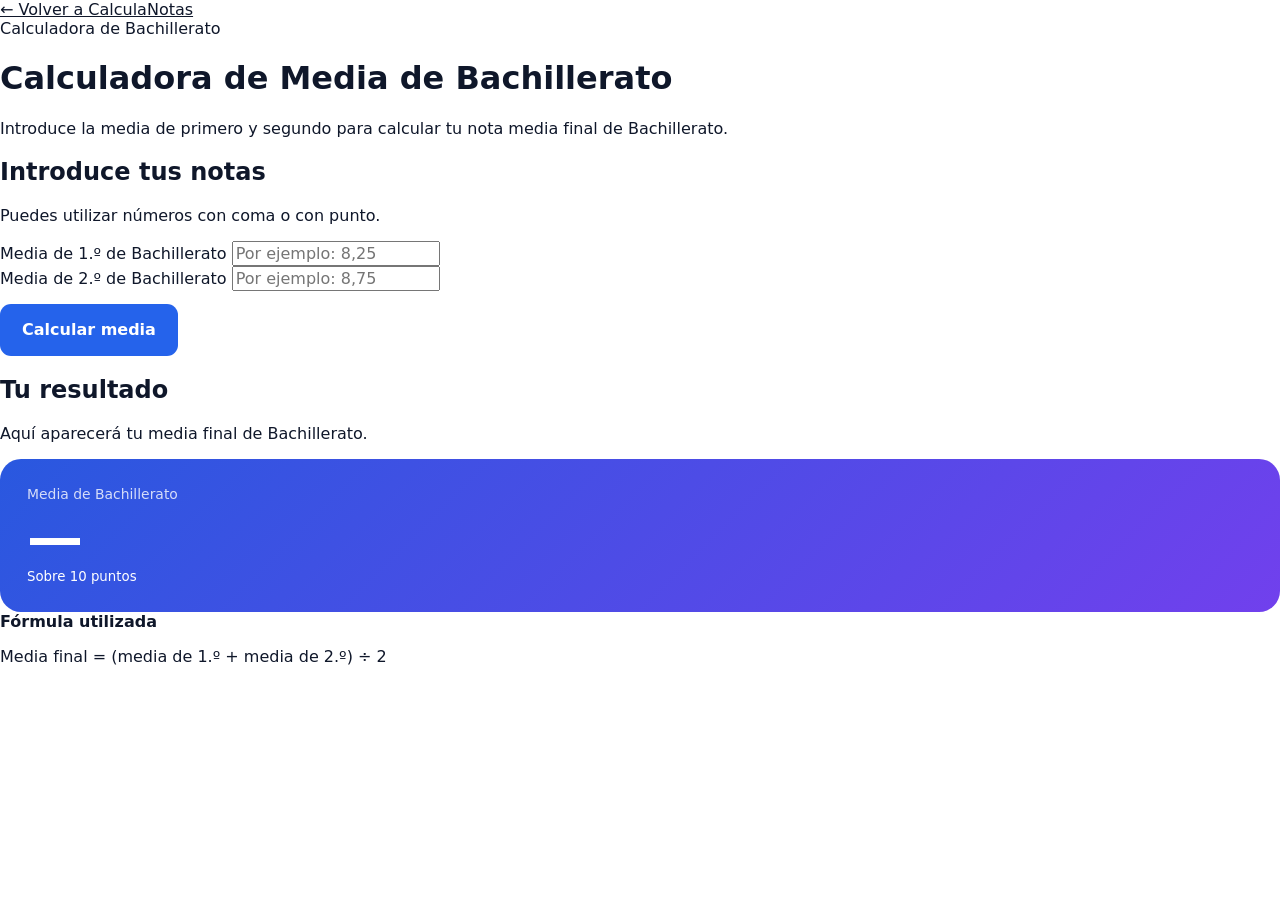
==== commit 1f0ff9fe: "Corregir calculadora de bachillerato" ====
--- a/calculadora-bachillerato.html
+++ b/calculadora-bachillerato.html
@@ -8,425 +8,244 @@
     content="width=device-width, initial-scale=1.0"
   >
 
+  <title>
+    Calculadora de Media de Bachillerato | CalculaNotas
+  </title>
+
   <meta
     name="description"
-    content="Calcula tu nota de acceso y admisión a la universidad con la PAU."
-  >
-
-<title>Calculadora de Media de Bachillerato | CalculaNotas</title>
-
-  <link rel="stylesheet" href="estilos.css">
-
-  <link rel="icon" type="image/svg+xml" href="favicon.svg">
-  <link rel="icon" type="image/png" sizes="32x32" href="favicon-32x32.png">
-  <link rel="icon" type="image/png" sizes="16x16" href="favicon-16x16.png">
-  <link rel="apple-touch-icon" href="apple-touch-icon.png">
-
-  <style>
-    .pagina-calculadora {
-      min-height: 100vh;
-      padding: 120px 20px 70px;
-      background:
-        radial-gradient(circle at 10% 20%, rgba(37, 99, 235, 0.15), transparent 28%),
-        radial-gradient(circle at 90% 20%, rgba(124, 58, 237, 0.14), transparent 30%),
-        #f8fafc;
-    }
-
-    .contenedor-pau {
-      width: min(1100px, 100%);
-      margin: 0 auto;
-    }
-
-    .volver-inicio {
-      display: inline-flex;
-      align-items: center;
-      gap: 8px;
-      margin-bottom: 24px;
-      color: #2563eb;
-      font-weight: 700;
-      text-decoration: none;
-    }
-
-    .cabecera-pau {
-      text-align: center;
-      margin-bottom: 38px;
-    }
-
-    .cabecera-pau span {
-      display: inline-block;
-      margin-bottom: 12px;
-      padding: 7px 14px;
-      border-radius: 999px;
-      background: rgba(37, 99, 235, 0.1);
-      color: #2563eb;
-      font-weight: 700;
-      font-size: 14px;
-    }
-
-    .cabecera-pau h1 {
-      margin: 0 0 14px;
-      font-size: clamp(34px, 6vw, 58px);
-      line-height: 1.05;
-      color: #0f172a;
-    }
-
-    .cabecera-pau p {
-      max-width: 700px;
-      margin: 0 auto;
-      color: #64748b;
-      font-size: 18px;
-      line-height: 1.7;
-    }
-
-    .rejilla-pau {
-      display: grid;
-      grid-template-columns: 1.15fr 0.85fr;
-      gap: 28px;
-      align-items: start;
-    }
-
-    .panel-pau {
-      padding: 30px;
-      border: 1px solid rgba(226, 232, 240, 0.9);
-      border-radius: 24px;
-      background: rgba(255, 255, 255, 0.86);
-      backdrop-filter: blur(18px);
-      box-shadow: 0 24px 60px rgba(15, 23, 42, 0.09);
-    }
-
-    .panel-pau h2 {
-      margin-top: 0;
-      margin-bottom: 8px;
-      color: #0f172a;
-    }
-
-    .texto-panel {
-      margin-top: 0;
-      margin-bottom: 25px;
-      color: #64748b;
-      line-height: 1.6;
-    }
-
-    .grupo-campo {
-      margin-bottom: 20px;
-    }
-
-    .grupo-campo label {
-      display: block;
-      margin-bottom: 8px;
-      color: #1e293b;
-      font-weight: 700;
-    }
-
-    .grupo-campo input,
-    .grupo-campo select {
-      width: 100%;
-      box-sizing: border-box;
-      padding: 14px 15px;
-      border: 1px solid #cbd5e1;
-      border-radius: 12px;
-      background: #ffffff;
-      color: #0f172a;
-      font-size: 16px;
-      outline: none;
-      transition: border-color 0.2s ease, box-shadow 0.2s ease;
-    }
-
-    .grupo-campo input:focus,
-    .grupo-campo select:focus {
-      border-color: #2563eb;
-      box-shadow: 0 0 0 4px rgba(37, 99, 235, 0.12);
-    }
-
-    .fila-materia {
-      display: grid;
-      grid-template-columns: 1fr 150px;
-      gap: 14px;
-    }
-
-    .boton-calcular-pau {
-      width: 100%;
-      border: none;
-      border-radius: 14px;
-      padding: 16px 20px;
-      background: linear-gradient(135deg, #2563eb, #7c3aed);
-      color: #ffffff;
-      font-size: 17px;
-      font-weight: 800;
-      cursor: pointer;
-      box-shadow: 0 14px 30px rgba(37, 99, 235, 0.25);
-      transition: transform 0.2s ease, box-shadow 0.2s ease;
-    }
-
-    .boton-calcular-pau:hover {
-      transform: translateY(-2px);
-      box-shadow: 0 18px 36px rgba(37, 99, 235, 0.3);
-    }
-
-    .mensaje-error {
-      display: none;
-      margin-top: 16px;
-      padding: 13px 15px;
-      border-radius: 12px;
-      background: #fef2f2;
-      color: #b91c1c;
-      font-weight: 600;
-      line-height: 1.5;
-    }
-
-    .resultado-principal {
-      padding: 22px;
-      margin-bottom: 18px;
-      border-radius: 18px;
-      background: linear-gradient(135deg, #eff6ff, #f5f3ff);
-    }
-
-    .resultado-principal small {
-      display: block;
-      margin-bottom: 6px;
-      color: #64748b;
-      font-weight: 700;
-    }
-
-    .resultado-principal strong {
-      display: block;
-      color: #0f172a;
-      font-size: 45px;
-      line-height: 1;
-    }
-
-    .resultado-principal span {
-      display: block;
-      margin-top: 8px;
-      color: #64748b;
-    }
-
-    .resultado-secundario {
-      display: flex;
-      justify-content: space-between;
-      gap: 15px;
-      padding: 16px 0;
-      border-bottom: 1px solid #e2e8f0;
-    }
-
-    .resultado-secundario:last-of-type {
-      border-bottom: none;
-    }
-
-    .resultado-secundario span {
-      color: #64748b;
-    }
-
-    .resultado-secundario strong {
-      color: #0f172a;
-    }
-
-    .explicacion-formula {
-      margin-top: 24px;
-      padding: 18px;
-      border-radius: 16px;
-      background: #f8fafc;
-      color: #475569;
-      line-height: 1.7;
-    }
-
-    .explicacion-formula strong {
-      color: #0f172a;
-    }
-
-    .aviso-notas {
-      margin-top: 24px;
-      padding: 18px;
-      border: 1px solid #fde68a;
-      border-radius: 16px;
-      background: #fffbeb;
-      color: #854d0e;
-      line-height: 1.6;
-    }
-
-    @media (max-width: 850px) {
-      .rejilla-pau {
-        grid-template-columns: 1fr;
-      }
-    }
-
-    @media (max-width: 520px) {
-      .pagina-calculadora {
-        padding-top: 90px;
-      }
-
-      .panel-pau {
-        padding: 22px;
-      }
-
-      .fila-materia {
-        grid-template-columns: 1fr;
-      }
-    }
-  </style>
+    content="Calcula gratis tu nota media de Bachillerato introduciendo la media de primero y segundo."
+  >
+
+  <link
+    rel="icon"
+    type="image/svg+xml"
+    href="favicon.svg"
+  >
+
+  <link
+    rel="icon"
+    type="image/png"
+    sizes="32x32"
+    href="favicon-32x32.png"
+  >
+
+  <link
+    rel="stylesheet"
+    href="estilos.css"
+  >
 </head>
 
 <body>
 
   <main class="pagina-calculadora">
+
     <div class="contenedor-pau">
 
-      <a href="index.html" class="volver-inicio">
+      <a
+        href="index.html"
+        class="volver-inicio"
+      >
         ← Volver a CalculaNotas
       </a>
 
       <header class="cabecera-pau">
-        <span>Calculadora de Bachillerato</span>
-
-        <h1>Calculadora de Media de Bachillerato</h1>
-
-      <p>
-Calcula tu nota media de Bachillerato de forma rápida y sencilla introduciendo las calificaciones de tus asignaturas.
-</p>
+
+        <span>
+          Calculadora de Bachillerato
+        </span>
+
+        <h1>
+          Calculadora de Media de Bachillerato
+        </h1>
+
+        <p>
+          Introduce la media de primero y segundo para calcular
+          tu nota media final de Bachillerato.
+        </p>
+
       </header>
 
       <div class="rejilla-pau">
 
         <section class="panel-pau">
-         <h2>Introduce las notas de tus asignaturas</h2>
+
+          <h2>
+            Introduce tus notas
+          </h2>
 
           <p class="texto-panel">
-    Introduce la nota final de cada asignatura. Puedes utilizar números con coma o con punto.
-</p>
+            Puedes utilizar números con coma o con punto.
+          </p>
 
           <div class="grupo-campo">
-  <label for="primero">
-    Media de 1º de Bachillerato
-  </label>
-
-  <input
-    type="text"
-    id="primero"
-    inputmode="decimal"
-    placeholder="Por ejemplo: 8,35"
-  >
-</div>
-
-<div class="grupo-campo">
-  <label for="segundo">
-    Media de 2º de Bachillerato
-  </label>
-
-  <input
-    type="text"
-    id="segundo"
-    inputmode="decimal"
-    placeholder="Por ejemplo: 8,90"
-  >
-</div>
+
+            <label for="primero">
+              Media de 1.º de Bachillerato
+            </label>
+
+            <input
+              type="text"
+              id="primero"
+              inputmode="decimal"
+              placeholder="Por ejemplo: 8,25"
+            >
+
+          </div>
+
+          <div class="grupo-campo">
+
+            <label for="segundo">
+              Media de 2.º de Bachillerato
+            </label>
+
+            <input
+              type="text"
+              id="segundo"
+              inputmode="decimal"
+              placeholder="Por ejemplo: 8,75"
+            >
+
+          </div>
+
+          <button
+            type="button"
+            class="boton-calcular-pau"
+            id="calcularMedia"
           >
-           Calcular media
+            Calcular media
           </button>
 
-          <div class="mensaje-error" id="mensajeError"></div>
+          <div
+            class="mensaje-error"
+            id="mensajeError"
+            role="alert"
+          ></div>
+
         </section>
 
         <aside class="panel-pau">
-          <h2>Tu resultado</h2>
+
+          <h2>
+            Tu resultado
+          </h2>
 
           <p class="texto-panel">
-            Aquí aparecerá tu nota calculada.
+            Aquí aparecerá tu media final de Bachillerato.
           </p>
 
           <div class="resultado-principal">
-            <small>Nota de admisión</small>
-
-            <strong id="resultadoAdmision">—</strong>
-
-            <span>Sobre 14 puntos</span>
-          </div>
-
-          <div class="resultado-secundario">
-            <span>Nota de acceso</span>
-            <strong id="resultadoAcceso">— / 10</strong>
-          </div>
-
-          <div class="resultado-secundario">
-            <span>Puntos por materias</span>
-            <strong id="resultadoPonderaciones">—</strong>
-          </div>
-
-          <div class="explicacion-formula">
-            <strong>Fórmula utilizada</strong>
-
-            <br>
-
-            Nota de acceso =
-            60 % de Bachillerato + 40 % de la fase obligatoria.
-
-            <br><br>
-
-            Nota de admisión =
-            nota de acceso + las materias que ponderan.
-          </div>
-
-          <div class="aviso-notas">
-            Las notas de corte de años anteriores sirven como orientación.
-            No garantizan conseguir plaza, ya que cambian según la demanda
-            y el número de plazas.
-          </div>
+
+            <span>
+              Media de Bachillerato
+            </span>
+
+            <strong id="resultadoMedia">
+              —
+            </strong>
+
+            <small>
+              Sobre 10 puntos
+            </small>
+
+          </div>
+
+          <div class="caja-formula">
+
+            <strong>
+              Fórmula utilizada
+            </strong>
+
+            <p>
+              Media final = (media de 1.º + media de 2.º) ÷ 2
+            </p>
+
+          </div>
+
         </aside>
 
       </div>
+
     </div>
+
   </main>
 
   <script>
-const primero = document.getElementById("primero");
-const segundo = document.getElementById("segundo");
-
-const resultadoAcceso = document.getElementById("resultadoAcceso");
-const resultadoAdmision = document.getElementById("resultadoAdmision");
-const resultadoPonderaciones = document.getElementById("resultadoPonderaciones");
-
-const mensajeError = document.getElementById("mensajeError");
-const botonCalcularPau = document.getElementById("botonCalcularPau");
-
-function convertirNumero(valor) {
-  return Number(valor.trim().replace(",", "."));
-}
-
-function mostrarError(texto) {
-  mensajeError.textContent = texto;
-  mensajeError.style.display = "block";
-}
-
-function ocultarError() {
-  mensajeError.textContent = "";
-  mensajeError.style.display = "none";
-}
-
-function notaValida(nota) {
-  return Number.isFinite(nota) && nota >= 0 && nota <= 10;
-}
-
-function calcularMediaBachillerato() {
-  ocultarError();
-
-  const notaPrimero = convertirNumero(primero.value);
-  const notaSegundo = convertirNumero(segundo.value);
-
-  if (!notaValida(notaPrimero)) {
-    mostrarError("Introduce una nota válida para 1º de Bachillerato.");
-    return;
-  }
-
-  if (!notaValida(notaSegundo)) {
-    mostrarError("Introduce una nota válida para 2º de Bachillerato.");
-    return;
-  }
-
-  const media = (notaPrimero + notaSegundo) / 2;
-
-  resultadoAcceso.textContent = media.toFixed(2).replace(".", ",");
-  resultadoAdmision.textContent = media.toFixed(2).replace(".", ",");
-  resultadoPonderaciones.textContent = "Media final";
-}
-
-botonCalcularPau.addEventListener("click", calcularMediaBachillerato);
-</script>+    const primero = document.getElementById("primero");
+    const segundo = document.getElementById("segundo");
+
+    const boton = document.getElementById("calcularMedia");
+    const resultado = document.getElementById("resultadoMedia");
+    const mensajeError = document.getElementById("mensajeError");
+
+    function convertirNumero(valor) {
+      return Number(valor.trim().replace(",", "."));
+    }
+
+    function notaValida(nota) {
+      return Number.isFinite(nota) && nota >= 0 && nota <= 10;
+    }
+
+    function mostrarError(mensaje) {
+      mensajeError.textContent = mensaje;
+      mensajeError.style.display = "block";
+      resultado.textContent = "—";
+    }
+
+    function ocultarError() {
+      mensajeError.textContent = "";
+      mensajeError.style.display = "none";
+    }
+
+    function calcularMedia() {
+      ocultarError();
+
+      if (
+        primero.value.trim() === "" ||
+        segundo.value.trim() === ""
+      ) {
+        mostrarError("Introduce las dos notas.");
+        return;
+      }
+
+      const notaPrimero = convertirNumero(primero.value);
+      const notaSegundo = convertirNumero(segundo.value);
+
+      if (!notaValida(notaPrimero)) {
+        mostrarError(
+          "La media de 1.º debe estar entre 0 y 10."
+        );
+        return;
+      }
+
+      if (!notaValida(notaSegundo)) {
+        mostrarError(
+          "La media de 2.º debe estar entre 0 y 10."
+        );
+        return;
+      }
+
+      const media =
+        (notaPrimero + notaSegundo) / 2;
+
+      resultado.textContent =
+        media.toFixed(2).replace(".", ",");
+    }
+
+    boton.addEventListener("click", calcularMedia);
+
+    primero.addEventListener("keydown", (evento) => {
+      if (evento.key === "Enter") {
+        calcularMedia();
+      }
+    });
+
+    segundo.addEventListener("keydown", (evento) => {
+      if (evento.key === "Enter") {
+        calcularMedia();
+      }
+    });
+  </script>
+
+</body>
+</html>
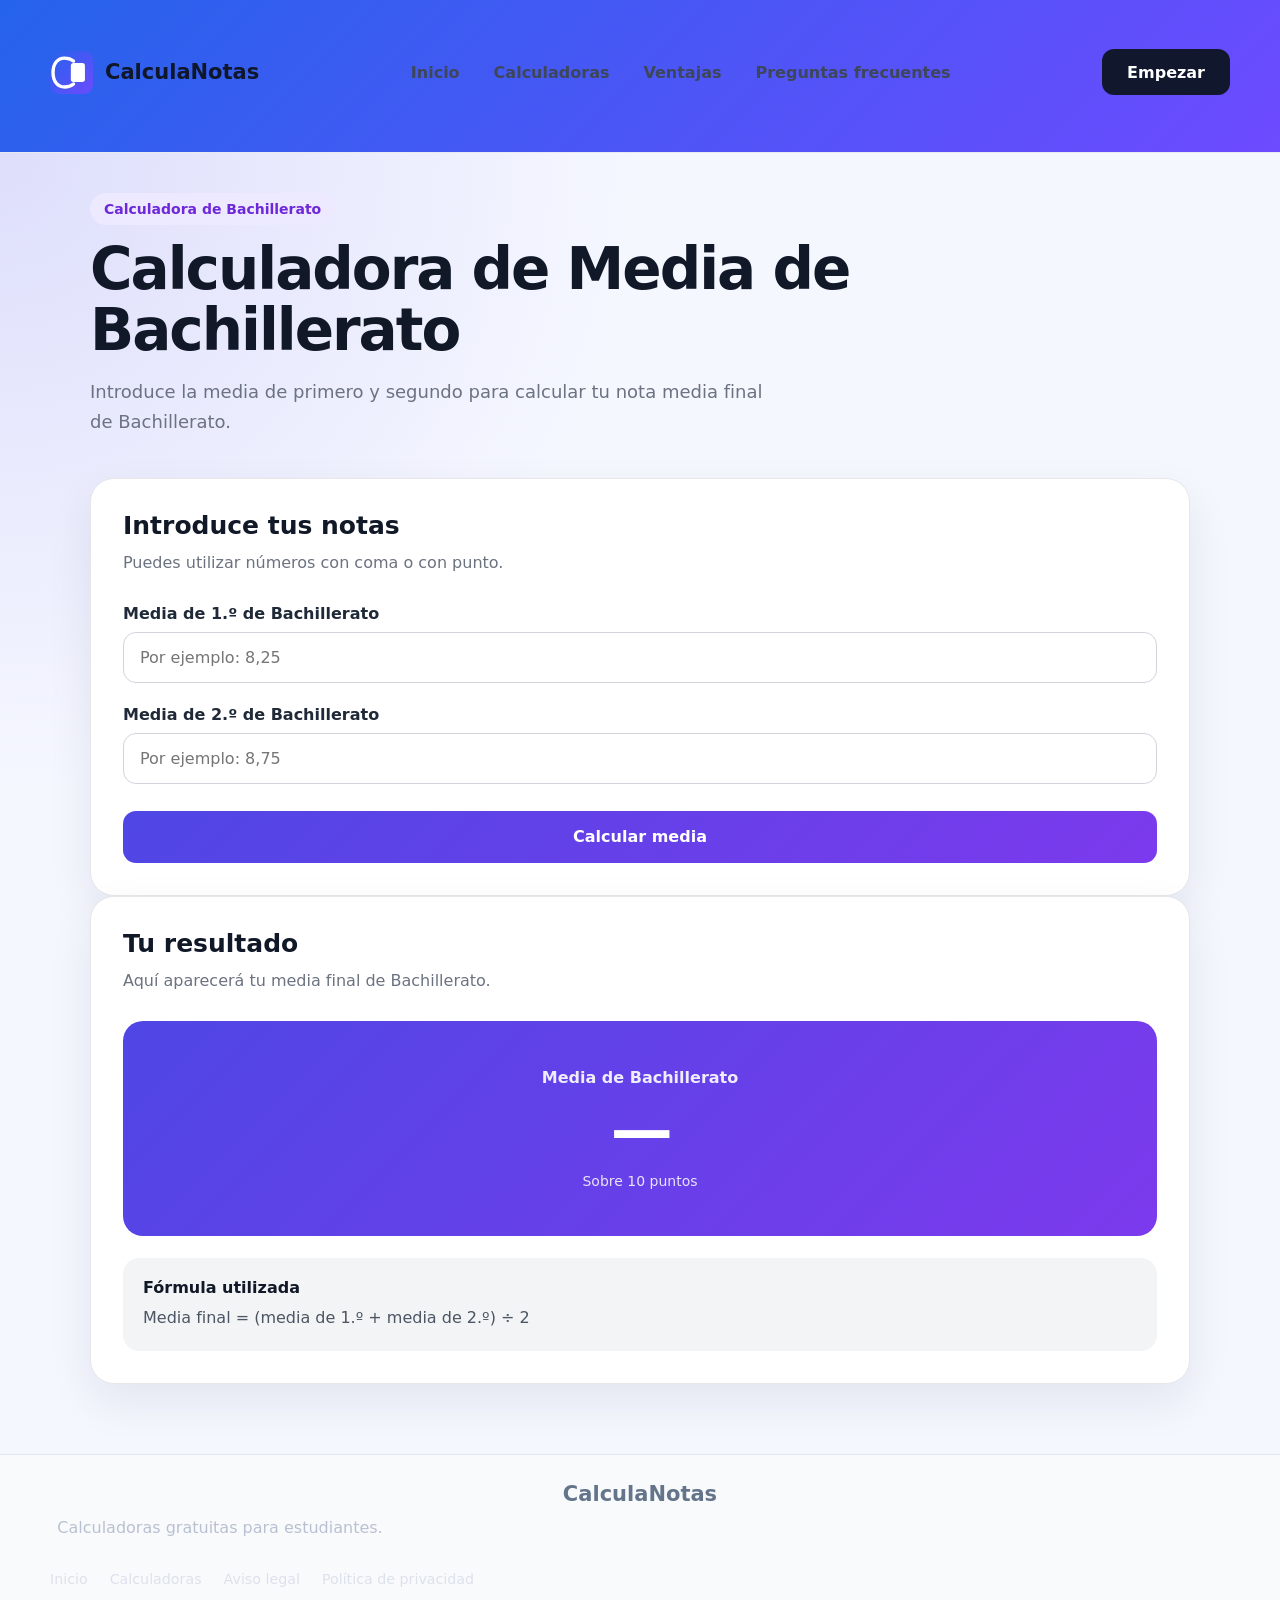
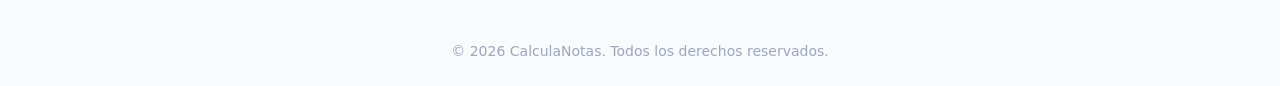
==== commit a397c218: "Añadir cabecera y pie de pagina" ====
--- a/calculadora-bachillerato.html
+++ b/calculadora-bachillerato.html
@@ -37,17 +37,30 @@
 </head>
 
 <body>
-
-  <main class="pagina-calculadora">
+<header class="barra-superior">
+  <div class="barra-contenido">
+
+    <a href="index.html" class="marca">
+      <img src="logo.svg" alt="Logo de CalculaNotas">
+      <span>CalculaNotas</span>
+    </a>
+
+    <nav class="menu-principal">
+      <a href="index.html">Inicio</a>
+      <a href="index.html#calculadoras">Calculadoras</a>
+      <a href="index.html#ventajas">Ventajas</a>
+      <a href="index.html#preguntas">Preguntas frecuentes</a>
+    </nav>
+
+    <a href="#calculadora" class="boton-empezar">
+      Empezar
+    </a>
+
+  </div>
+</header>
+  <main class="pagina-calculadora" id="calculadora">
 
     <div class="contenedor-pau">
-
-      <a
-        href="index.html"
-        class="volver-inicio"
-      >
-        ← Volver a CalculaNotas
-      </a>
 
       <header class="cabecera-pau">
 
@@ -66,7 +79,7 @@
 
       </header>
 
-      <div class="rejilla-pau">
+      <div class="rejilla-pau" id="calculadora"></div>
 
         <section class="panel-pau">
 
@@ -247,5 +260,27 @@
     });
   </script>
 
+<footer class="pie-pagina">
+  <div class="pie-contenido">
+
+    <div class="pie-marca">
+      <strong>CalculaNotas</strong>
+      <p>Calculadoras gratuitas para estudiantes.</p>
+    </div>
+
+    <div class="pie-enlaces">
+      <a href="index.html">Inicio</a>
+      <a href="index.html#calculadoras">Calculadoras</a>
+      <a href="#">Aviso legal</a>
+      <a href="#">Política de privacidad</a>
+    </div>
+
+    <p class="pie-copyright">
+      © 2026 CalculaNotas. Todos los derechos reservados.
+    </p>
+
+  </div>
+</footer>
+
 </body>
 </html>
--- a/estilos.css
+++ b/estilos.css
@@ -1601,4 +1601,402 @@
 
 .boton-principal:hover::after {
   left: 140%;
+}
+/* ==============================
+   CALCULADORA DE BACHILLERATO
+================================ */
+
+.pagina-calculadora {
+  min-height: 100vh;
+  padding: 40px 20px 70px;
+  background:
+    radial-gradient(circle at top left, rgba(34, 197, 94, 0.12), transparent 35%),
+    #f4f7f6;
+}
+
+.contenedor-pau {
+  width: min(1100px, 100%);
+  margin: 0 auto;
+}
+
+.volver-inicio {
+  display: inline-flex;
+  align-items: center;
+  margin-bottom: 35px;
+  color: #374151;
+  font-weight: 700;
+  text-decoration: none;
+}
+
+.volver-inicio:hover {
+  color: #15803d;
+}
+
+.cabecera-pau {
+  max-width: 760px;
+  margin-bottom: 40px;
+}
+
+.cabecera-pau > span {
+  display: inline-block;
+  margin-bottom: 14px;
+  padding: 8px 14px;
+  border-radius: 999px;
+  background: #dcfce7;
+  color: #166534;
+  font-size: 14px;
+  font-weight: 800;
+}
+
+.cabecera-pau h1 {
+  margin: 0 0 16px;
+  color: #111827;
+  font-size: clamp(34px, 6vw, 58px);
+  line-height: 1.05;
+  letter-spacing: -2px;
+}
+
+.cabecera-pau p {
+  max-width: 680px;
+  margin: 0;
+  color: #6b7280;
+  font-size: 18px;
+  line-height: 1.7;
+}
+
+.rejilla-pau {
+  display: grid;
+  grid-template-columns: 1fr 1fr;
+  gap: 28px;
+  align-items: start;
+}
+
+.panel-pau {
+  padding: 32px;
+  border: 1px solid #e5e7eb;
+  border-radius: 24px;
+  background: #ffffff;
+  box-shadow: 0 18px 45px rgba(15, 23, 42, 0.08);
+}
+
+.panel-pau h2 {
+  margin: 0 0 10px;
+  color: #111827;
+  font-size: 25px;
+}
+
+.texto-panel {
+  margin: 0 0 28px;
+  color: #6b7280;
+  line-height: 1.6;
+}
+
+.grupo-campo {
+  margin-bottom: 22px;
+}
+
+.grupo-campo label {
+  display: block;
+  margin-bottom: 9px;
+  color: #1f2937;
+  font-weight: 750;
+}
+
+.grupo-campo input {
+  width: 100%;
+  box-sizing: border-box;
+  padding: 15px 16px;
+  border: 1px solid #d1d5db;
+  border-radius: 13px;
+  background: #ffffff;
+  color: #111827;
+  font: inherit;
+  font-size: 16px;
+  outline: none;
+  transition: border-color 0.2s, box-shadow 0.2s;
+}
+
+.grupo-campo input:focus {
+  border-color: #22c55e;
+  box-shadow: 0 0 0 4px rgba(34, 197, 94, 0.14);
+}
+
+.boton-calcular-pau {
+  width: 100%;
+  margin-top: 5px;
+  padding: 16px 20px;
+  border: none;
+  border-radius: 13px;
+  background: #15803d;
+  color: white;
+  font: inherit;
+  font-size: 16px;
+  font-weight: 800;
+  cursor: pointer;
+  transition: transform 0.2s, background 0.2s;
+}
+
+.boton-calcular-pau:hover {
+  background: #166534;
+  transform: translateY(-2px);
+}
+
+.mensaje-error {
+  display: none;
+  margin-top: 18px;
+  padding: 13px 15px;
+  border-radius: 11px;
+  background: #fee2e2;
+  color: #b91c1c;
+  font-weight: 700;
+}
+
+.resultado-principal {
+  display: flex;
+  min-height: 215px;
+  flex-direction: column;
+  align-items: center;
+  justify-content: center;
+  padding: 28px;
+  border-radius: 20px;
+  background: linear-gradient(135deg, #15803d, #22c55e);
+  color: #ffffff;
+  text-align: center;
+}
+
+.resultado-principal span {
+  font-size: 16px;
+  font-weight: 700;
+  opacity: 0.9;
+}
+
+.resultado-principal strong {
+  margin: 12px 0;
+  font-size: 62px;
+  line-height: 1;
+}
+
+.resultado-principal small {
+  font-size: 14px;
+  opacity: 0.85;
+}
+
+.caja-formula {
+  margin-top: 22px;
+  padding: 20px;
+  border-radius: 16px;
+  background: #f3f4f6;
+}
+
+.caja-formula strong {
+  display: block;
+  margin-bottom: 8px;
+  color: #111827;
+}
+
+.caja-formula p {
+  margin: 0;
+  color: #4b5563;
+  line-height: 1.6;
+}
+
+@media (max-width: 760px) {
+  .pagina-calculadora {
+    padding: 25px 16px 50px;
+  }
+
+  .rejilla-pau {
+    grid-template-columns: 1fr;
+  }
+
+  .panel-pau {
+    padding: 23px;
+  }
+
+  .cabecera-pau h1 {
+    letter-spacing: -1px;
+  }
+
+  .resultado-principal strong {
+    font-size: 50px;
+  }
+}
+/* =================================
+   COLORES CALCULANOTAS
+   Calculadora de Bachillerato
+================================= */
+
+.pagina-calculadora {
+  background:
+    radial-gradient(
+      circle at top left,
+      rgba(79, 70, 229, 0.14),
+      transparent 35%
+    ),
+    #f5f7ff;
+}
+
+.volver-inicio:hover {
+  color: #4f46e5;
+}
+
+.cabecera-pau > span {
+  background: #ede9fe;
+  color: #6d28d9;
+}
+
+.grupo-campo input:focus {
+  border-color: #6366f1;
+  box-shadow: 0 0 0 4px rgba(99, 102, 241, 0.15);
+}
+
+.boton-calcular-pau {
+  background: linear-gradient(135deg, #4f46e5, #7c3aed);
+}
+
+.boton-calcular-pau:hover {
+  background: linear-gradient(135deg, #4338ca, #6d28d9);
+}
+
+.resultado-principal {
+  background: linear-gradient(135deg, #4f46e5, #7c3aed);
+}
+/* CABECERA DE LAS CALCULADORAS */
+
+.barra-superior {
+  width: 100%;
+  background: rgba(255, 255, 255, 0.96);
+  border-bottom: 1px solid #e8eaf2;
+  position: sticky;
+  top: 0;
+  z-index: 1000;
+  backdrop-filter: blur(12px);
+}
+
+.barra-contenido {
+  width: min(1180px, calc(100% - 40px));
+  min-height: 84px;
+  margin: 0 auto;
+  display: flex;
+  align-items: center;
+  justify-content: space-between;
+  gap: 30px;
+}
+
+.marca {
+  display: flex;
+  align-items: center;
+  gap: 12px;
+  color: #10172a;
+  text-decoration: none;
+  font-size: 21px;
+  font-weight: 800;
+}
+
+.marca img {
+  width: 43px;
+  height: 43px;
+  object-fit: contain;
+}
+
+.menu-principal {
+  display: flex;
+  align-items: center;
+  justify-content: center;
+  gap: 34px;
+}
+
+.menu-principal a {
+  color: #3e465a;
+  text-decoration: none;
+  font-weight: 600;
+}
+
+.menu-principal a:hover {
+  color: #4f46e5;
+}
+
+.boton-empezar {
+  display: inline-flex;
+  align-items: center;
+  justify-content: center;
+  min-height: 46px;
+  padding: 0 25px;
+  color: white;
+  background: #11182d;
+  border-radius: 12px;
+  text-decoration: none;
+  font-weight: 700;
+}
+
+/* PIE DE PÁGINA */
+
+.pie-pagina {
+  background: #11182d;
+  color: white;
+  padding: 48px 20px 30px;
+}
+
+.pie-contenido {
+  width: min(1180px, 100%);
+  margin: 0 auto;
+}
+
+.pie-marca strong {
+  display: block;
+  margin-bottom: 8px;
+  font-size: 21px;
+}
+
+.pie-marca p {
+  margin: 0;
+  color: #b9c0d1;
+}
+
+.pie-enlaces {
+  display: flex;
+  flex-wrap: wrap;
+  gap: 22px;
+  margin: 30px 0;
+}
+
+.pie-enlaces a {
+  color: #dce1ec;
+  text-decoration: none;
+}
+
+.pie-enlaces a:hover {
+  color: white;
+}
+
+.pie-copyright {
+  margin: 0;
+  padding-top: 25px;
+  color: #9da6ba;
+  border-top: 1px solid rgba(255, 255, 255, 0.12);
+  font-size: 14px;
+}
+
+@media (max-width: 850px) {
+  .menu-principal {
+    display: none;
+  }
+
+  .barra-contenido {
+    min-height: 74px;
+  }
+
+  .marca {
+    font-size: 19px;
+  }
+
+  .marca img {
+    width: 39px;
+    height: 39px;
+  }
+
+  .boton-empezar {
+    min-height: 42px;
+    padding: 0 18px;
+  }
 }
